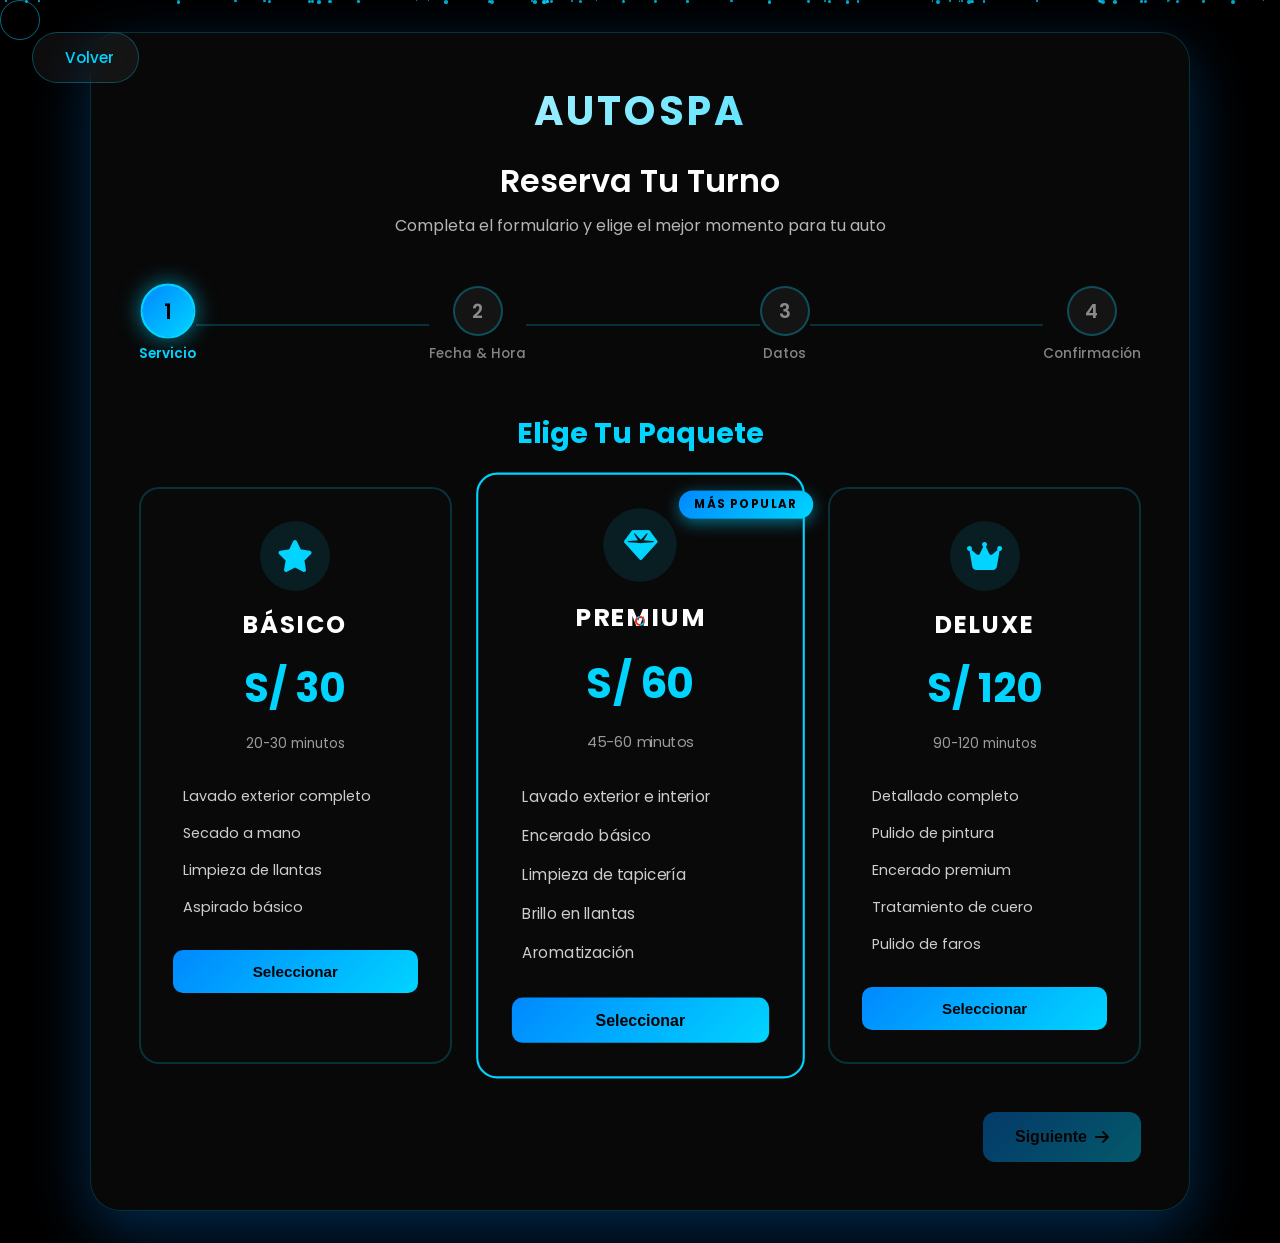
==== html/reserva.html @ 65c9d86f "Proyecto Terminado" ====
<!DOCTYPE html>
<html lang="es">
<head>
    <meta charset="UTF-8">
    <meta name="viewport" content="width=device-width, initial-scale=1.0">
    <link rel="stylesheet" href="https://cdnjs.cloudflare.com/ajax/libs/font-awesome/6.5.2/css/all.min.css">
    <link rel="stylesheet" href="../css/reserva.css">
    <title>Reserva Tu Turno - AutoSpa</title>
</head>
<body>
    <!-- Botón para volver -->
    <a href="carwash.html" class="back-button">
        <i class="retroceder"></i> Volver
    </a>

    <div class="reserva-container">
        <div class="reserva-header">
            <div class="logo">AUTOSPA</div>
            <h1>Reserva Tu Turno</h1>
            <p>Completa el formulario y elige el mejor momento para tu auto</p>
        </div>

        <div class="progress-bar">
            <div class="puntos_de_progreso active" data-step="1">
                <div class="circulo">1</div>
                <span class="puntos">Servicio</span>
            </div>
            <div class="linea_de_progreso"></div>
            <div class="puntos_de_progreso" data-step="2">
                <div class="circulo">2</div>
                <span class="puntos">Fecha & Hora</span>
            </div>
            <div class="linea_de_progreso"></div>
            <div class="puntos_de_progreso" data-step="3">
                <div class="circulo">3</div>
                <span class="puntos">Datos</span>
            </div>
            <div class="linea_de_progreso"></div>
            <div class="puntos_de_progreso" data-step="4">
                <div class="circulo">4</div>
                <span class="puntos">Confirmación</span>
            </div>
        </div>

        <form class="reserva-form" id="reservaForm">
            
            <!-- PASO 1: Selección de Servicio -->
            <div class="form-step active" data-step="1">
                <h2>Elige Tu Paquete</h2>
                
                <div class="paquetes-grid">
                    <div class="paquete-card" data-paquete="basico" data-precio="30">
                        <div class="paquete-icon">
                            <i class="fas fa-star"></i>
                        </div>
                        <h3>BÁSICO</h3>
                        <div class="paquete-precio">S/ 30</div>
                        <p class="paquete-tiempo">20-30 minutos</p>
                        <ul class="paquete-lista">
                            <li><i class="fas chek-lista"></i> Lavado exterior completo</li>
                            <li><i class="fas chek-lista"></i> Secado a mano</li>
                            <li><i class="fas chek-lista"></i> Limpieza de llantas</li>
                            <li><i class="fas chek-lista"></i> Aspirado básico</li>
                        </ul>
                        <button type="button" class="btn-seleccionar">Seleccionar</button>
                    </div>

                    <div class="paquete-card destacado" data-paquete="premium" data-precio="60">
                        <div class="popular">MÁS POPULAR</div>
                        <div class="paquete-icon">
                            <i class="fas fa-gem"></i>
                        </div>
                        <h3>PREMIUM</h3>
                        <div class="paquete-precio">S/ 60</div>
                        <p class="paquete-tiempo">45-60 minutos</p>
                        <ul class="paquete-lista">
                            <li><i class="fas chek-lista"></i> Lavado exterior e interior</li>
                            <li><i class="fas chek-lista"></i> Encerado básico</li>
                            <li><i class="fas chek-lista"></i> Limpieza de tapicería</li>
                            <li><i class="fas chek-lista"></i> Brillo en llantas</li>
                            <li><i class="fas chek-lista"></i> Aromatización</li>
                        </ul>
                        <button type="button" class="btn-seleccionar">Seleccionar</button>
                    </div>

                    <div class="paquete-card" data-paquete="deluxe" data-precio="120">
                        <div class="paquete-icon">
                            <i class="fas fa-crown"></i>
                        </div>
                        <h3>DELUXE</h3>
                        <div class="paquete-precio">S/ 120</div>
                        <p class="paquete-tiempo">90-120 minutos</p>
                        <ul class="paquete-lista">
                            <li><i class="fas chek-lista"></i> Detallado completo</li>
                            <li><i class="fas chek-lista"></i> Pulido de pintura</li>
                            <li><i class="fas chek-lista"></i> Encerado premium</li>
                            <li><i class="fas chek-lista"></i> Tratamiento de cuero</li>
                            <li><i class="fas chek-lista"></i> Pulido de faros</li>
                        </ul>
                        <button type="button" class="btn-seleccionar">Seleccionar</button>
                    </div>
                </div>
            </div>

            <!-- PASO 2: Fecha y Hora -->
            <div class="form-step" data-step="2">
                <h2>Selecciona Fecha y Hora</h2>
                
                <div class="datetime-grid">
                    <div class="form-group">
                        <label for="fecha">
                            <i class="fas fa-calendar-alt"></i> Fecha
                        </label>
                        <input type="date" id="fecha" name="fecha" required>
                    </div>

                    <div class="form-group">
                        <label>
                            <i class="fas fa-rapidez"></i> Hora Disponible
                        </label>
                        <div class="times">
                            <button type="button" class="time" data-time="08:00">08:00 AM</button>
                            <button type="button" class="time" data-time="09:00">09:00 AM</button>
                            <button type="button" class="time" data-time="10:00">10:00 AM</button>
                            <button type="button" class="time" data-time="11:00">11:00 AM</button>
                            <button type="button" class="time" data-time="12:00">12:00 PM</button>
                            <button type="button" class="time" data-time="13:00">01:00 PM</button>
                            <button type="button" class="time" data-time="14:00">02:00 PM</button>
                            <button type="button" class="time" data-time="15:00">03:00 PM</button>
                            <button type="button" class="time" data-time="16:00">04:00 PM</button>
                            <button type="button" class="time" data-time="17:00">05:00 PM</button>
                            <button type="button" class="time" data-time="18:00">06:00 PM</button>
                        </div>
                    </div>
                </div>
            </div>
            <div class="form-step" data-step="3">
                <h2>Tus Datos</h2>
                
                <div class="form-grid">
                    <div class="form-group">
                        <label for="nombre">
                            <i class="fas fa-user"></i> Nombre Completo
                        </label>
                        <input type="text" id="nombre" name="nombre" placeholder="Carlos Martinez" required>
                    </div>

                    <div class="form-group">
                        <label for="telefono">
                            <i class="fas fa-phone"></i> Teléfono
                        </label>
                        <input type="tel" id="telefono" name="telefono" placeholder="+51 999 999 999" required>
                    </div>

                    <div class="form-group">
                        <label for="email">
                            <i class="fas fa-envelope"></i> Correo Electrónico
                        </label>
                        <input type="email" id="email" name="email" placeholder="tu@email.com" required>
                    </div>

                    <div class="form-group">
                        <label for="vehiculo">
                            <i class="fas fa-car"></i> Tipo de Vehículo
                        </label>
                        <select id="vehiculo" name="vehiculo" required>
                            <option value="">Selecciona tu vehículo</option>
                            <option value="sedan">Sedán</option>
                            <option value="suv">SUV</option>
                            <option value="camioneta">Camioneta</option>
                            <option value="hatchback">Hatchback</option>
                            <option value="coupe">Coupé</option>
                            <option value="van">Van</option>
                        </select>
                    </div>

                    <div class="form-group full-width">
                        <label for="modelo">
                            <i class="fas fa-car-side"></i> Marca y Modelo
                        </label>
                        <input type="text" id="modelo" name="modelo" placeholder="Toyota Corolla 2020" required>
                    </div>

                    <div class="form-group full-width">
                        <label for="comentarios">
                            <i class="fas fa-comment"></i> Comentarios (Opcional)
                        </label>
                        <textarea id="comentarios" name="comentarios" rows="3" placeholder="Alguna observación especial..."></textarea>
                    </div>
                </div>
            </div>

            <div class="form-step" data-step="4">
                <h2>Confirma Tu Reserva</h2>
                
                <div class="resumen-reserva">
                    <div class="resumen-seccion">
                        <h3><i class="fas fa-box"></i> Paquete Seleccionado</h3>
                        <div class="resumen-item">
                            <span id="resumen-paquete">Premium</span>
                            <span id="resumen-precio" class="precio-resumen">S/ 60</span>
                        </div>
                    </div>

                    <div class="resumen-seccion">
                        <h3><i class="fas calendar"></i> Fecha y Hora</h3>
                        <div class="resumen-item">
                            <span id="resumen-fecha">15 de Enero, 2025</span>
                        </div>
                        <div class="resumen-item">
                            <span id="resumen-hora">10:00 AM</span>
                        </div>
                    </div>

                    <div class="resumen-seccion">
                        <h3><i class="fas fa-user-circle"></i> Datos del Cliente</h3>
                        <div class="resumen-item">
                            <strong>Nombre:</strong> <span id="resumen-nombre">Juan Pérez</span>
                        </div>
                        <div class="resumen-item">
                            <strong>Teléfono:</strong> <span id="resumen-telefono">+51 999 999 999</span>
                        </div>
                        <div class="resumen-item">
                            <strong>Email:</strong> <span id="resumen-email">juan@email.com</span>
                        </div>
                        <div class="resumen-item">
                            <strong>Vehículo:</strong> <span id="resumen-vehiculo">Toyota Corolla 2020</span>
                        </div>
                    </div>

                    <div class="total-seccion">
                        <div class="total-item">
                            <span>Total a Pagar:</span>
                            <span class="total-precio" id="total-precio">S/ 60</span>
                        </div>
                    </div>
                </div>

                <div class="politicas">
                    <label class="checkbox-container">
                        <input type="checkbox" id="acepto-politicas" required>
                        <span class="checkmark"></span>
                        <span class="checkbox-text">
                            Acepto los <a href="#" onclick="return false;">términos y condiciones</a> 
                            y la <a href="#" onclick="return false;">política de cancelación</a>
                        </span>
                    </label>
                </div>
            </div>

            <div class="form_navegacion">
                <button type="button" class="btn-nav btn-prev" id="btnPrev">
                    <i class="retroceder"></i> Anterior
                </button>
                <button type="button" class="btn-nav btn-next" id="btnNext">
                    Siguiente <i class="fas fa-arrow-right"></i>
                </button>
                <button type="submit" class="btn-nav btn-submit" id="btnSubmit" style="display: none;">
                    <i class="fas chek-lista"></i> Confirmar Reserva
                </button>
            </div>
        </form>

        <div class="modal-success" id="modalSuccess">
            <div class="modal-content">
                <div class="success-icon">
                    <i class="fas chek-lista-circle"></i>
                </div>
                <h2>¡Reserva Confirmada!</h2>
                <p>Tu reserva ha sido registrada exitosamente.</p>
                <p class="codigo-reserva">Código de reserva: <strong id="codigoReserva">RSV-00123</strong></p>
                <p class="info-confirmacion">Hemos enviado los detalles a tu correo electrónico.</p>
                <button type="button" class="btn-modal" onclick="window.location.href='carwash.html'">
                    Volver al Inicio
                </button>
            </div>
        </div>
    </div>

    <script src="../js/reserva.js"></script>
</body>
</html>
---- css/reserva.css ----
@import url('https://fonts.googleapis.com/css2?family=Poppins:wght@300;400;500;600;700;800;900&display=swap');

* {
  margin: 0;
  padding: 0;
  box-sizing: border-box;
}

body {
  font-family: 'Poppins', sans-serif;
  background: #000000;
  color: #ffffff;
  min-height: 100vh;
  display: flex;
  justify-content: center;
  align-items: center;
  padding: 2rem 1rem;
  overflow-x: hidden;
  position: relative;
}


/* particulas*/
.particles-bg {
  position: fixed;
  top: 0;
  left: 0;
  width: 100%;
  height: 100%;
  z-index: -1;
  pointer-events: none;
}

.particle {
  position: absolute;
  background: rgba(0, 212, 255, 0.8);
  border-radius: 50%;
  animation: float-particle linear infinite;
}

@keyframes float-particle {
  0% {
    transform: translateY(100vh) translateX(0);
    opacity: 0;
  }
  10% { opacity: 1; }
  90% { opacity: 1; }
  100% {
    transform: translateY(-100vh) translateX(100px);
    opacity: 0;
  }
}

/* boton volver*/
.back-button {
  position: fixed;
  top: 2rem;
  left: 2rem;
  padding: 0.8rem 1.5rem;
  background: rgba(255, 255, 255, 0.05);
  border: 1px solid rgba(0, 212, 255, 0.3);
  border-radius: 50px;
  color: #00d4ff;
  text-decoration: none;
  font-size: 0.95rem;
  font-weight: 500;
  display: flex;
  align-items: center;
  gap: 0.5rem;
  transition: all 0.3s ease;
  z-index: 100;
  backdrop-filter: blur(10px);
}

.back-button:hover {
  background: rgba(0, 212, 255, 0.2);
  border-color: #00d4ff;
  transform: translateX(-5px);
  box-shadow: 0 5px 20px rgba(0, 212, 255, 0.3);
}

/*Contenedor principal*/
.reserva-container {
  width: 100%;
  max-width: 1100px;
  background: rgba(10, 10, 10, 0.85);
  backdrop-filter: blur(25px);
  border-radius: 30px;
  border: 1px solid rgba(0, 212, 255, 0.2);
  box-shadow: 0 20px 60px rgba(0, 136, 255, 0.3);
  padding: 3rem;
  animation: slideUp 0.8s cubic-bezier(0.4, 0, 0.2, 1);
  position: relative;
  z-index: 10;
}

@keyframes slideUp {
  from {
    opacity: 0;
    transform: translateY(50px) scale(0.95);
  }
  to {
    opacity: 1;
    transform: translateY(0) scale(1);
  }
}

/*Header */
.reserva-header {
  text-align: center;
  margin-bottom: 3rem;
}

.logo {
  font-size: 2.5rem;
  font-weight: 700;
  letter-spacing: 0.2rem;
  background: linear-gradient(135deg, #ffffff, #00d4ff);
  -webkit-background-clip: text;
  -webkit-text-fill-color: transparent;
  background-clip: text;
  margin-bottom: 1rem;
  animation: glow-logo 3s ease-in-out infinite;
}

@keyframes glow-logo {
  0%, 100% { filter: drop-shadow(0 0 10px rgba(0, 212, 255, 0.3)); }
  50% { filter: drop-shadow(0 0 25px rgba(0, 212, 255, 0.6)); }
}

.reserva-header h1 {
  font-size: 2rem;
  font-weight: 600;
  margin-bottom: 0.5rem;
}

.reserva-header p {
  color: rgba(255, 255, 255, 0.7);
  font-size: 1rem;
}

/* progress-bar */
.progress-bar {
  display: flex;
  justify-content: space-between;
  align-items: center;
  margin-bottom: 3rem;
  position: relative;
}

.puntos_de_progreso {
  display: flex;
  flex-direction: column;
  align-items: center;
  gap: 0.5rem;
  position: relative;
  z-index: 2;
}

.circulo {
  width: 50px;
  height: 50px;
  border-radius: 50%;
  background: rgba(255, 255, 255, 0.05);
  border: 2px solid rgba(0, 212, 255, 0.3);
  display: flex;
  align-items: center;
  justify-content: center;
  font-weight: 600;
  font-size: 1.2rem;
  color: rgba(255, 255, 255, 0.5);
  transition: all 0.4s ease;
}

.puntos_de_progreso.active .circulo {
  background: linear-gradient(135deg, #0088ff, #00d4ff);
  border-color: #00d4ff;
  color: #000;
  box-shadow: 0 0 20px rgba(0, 212, 255, 0.6);
  transform: scale(1.1);
}

.puntos_de_progreso.completed .circulo {
  background: rgba(0, 212, 255, 0.3);
  border-color: #00d4ff;
  color: #00d4ff;
}

.puntos_de_progreso.completed .circulo::before {
  content: '✓';
  font-size: 1.5rem;
}

.puntos {
  font-size: 0.85rem;
  color: rgba(255, 255, 255, 0.5);
  font-weight: 500;
  transition: color 0.3s ease;
}

.puntos_de_progreso.active .puntos {
  color: #00d4ff;
  font-weight: 600;
}

.linea_de_progreso {
  flex: 1;
  height: 2px;
  background: rgba(0, 212, 255, 0.2);
  position: relative;
  z-index: 1;
}

.linea_de_progreso.active {
  background: linear-gradient(90deg, #0088ff, #00d4ff);
}

/* Formulario de reserva */
.reserva-form {
  position: relative;
  min-height: 500px;
}

.form-step {
  display: none;
  animation: fadeIn 0.5s ease;
}

.form-step.active {
  display: block;
}

@keyframes fadeIn {
  from {
    opacity: 0;
    transform: translateX(20px);
  }
  to {
    opacity: 1;
    transform: translateX(0);
  }
}

.form-step h2 {
  font-size: 1.8rem;
  margin-bottom: 2rem;
  text-align: center;
  color: #00d4ff;
}

/* Paquetes */
.paquetes-grid {
  display: grid;
  grid-template-columns: repeat(3, 1fr);
  gap: 2rem;
  margin-bottom: 2rem;
}

.paquete-card {
  background: rgba(10, 10, 10, 0.6);
  border: 2px solid rgba(0, 212, 255, 0.2);
  border-radius: 20px;
  padding: 2rem;
  text-align: center;
  cursor: pointer;
  transition: all 0.4s cubic-bezier(0.4, 0, 0.2, 1);
  position: relative;
}

.paquete-card:hover {
  transform: translateY(-10px) scale(1.02);
  border-color: #00d4ff;
  box-shadow: 0 20px 50px rgba(0, 212, 255, 0.4);
}

.paquete-card.selected {
  border-color: #00d4ff;
  background: rgba(0, 136, 255, 0.15);
  box-shadow: 0 0 30px rgba(0, 212, 255, 0.5);
}

.paquete-card.destacado {
  border-color: #00d4ff;
  transform: scale(1.05);
}

.popular {
  position: absolute;
  top: 15px;
  right: -10px;
  background: linear-gradient(135deg, #0088ff, #00d4ff);
  color: #000;
  padding: 5px 15px;
  border-radius: 20px;
  font-size: 0.7rem;
  font-weight: 700;
  letter-spacing: 1px;
  box-shadow: 0 4px 15px rgba(0, 212, 255, 0.5);
}

.paquete-icon {
  width: 70px;
  height: 70px;
  margin: 0 auto 1rem;
  display: flex;
  align-items: center;
  justify-content: center;
  background: rgba(0, 212, 255, 0.1);
  border-radius: 50%;
  font-size: 2rem;
  color: #00d4ff;
}

.paquete-card h3 {
  font-size: 1.5rem;
  margin-bottom: 0.5rem;
  letter-spacing: 2px;
}

.paquete-precio {
  font-size: 2.5rem;
  font-weight: 700;
  color: #00d4ff;
  margin: 1rem 0;
}

.paquete-tiempo {
  color: rgba(255, 255, 255, 0.6);
  font-size: 0.85rem;
  margin-bottom: 1.5rem;
}

.paquete-lista {
  list-style: none;
  text-align: left;
  margin-bottom: 1.5rem;
}

.paquete-lista li {
  padding: 0.5rem 0;
  color: rgba(255, 255, 255, 0.8);
  font-size: 0.9rem;
  display: flex;
  align-items: center;
  gap: 10px;
}

.paquete-lista i {
  color: #00d4ff;
  font-size: 0.8rem;
}

.btn-seleccionar {
  width: 100%;
  padding: 0.8rem;
  background: linear-gradient(135deg, #0088ff, #00d4ff);
  border: none;
  border-radius: 10px;
  color: #000;
  font-weight: 600;
  font-size: 0.95rem;
  cursor: pointer;
  transition: all 0.3s ease;
}

.btn-seleccionar:hover {
  transform: translateY(-3px);
  box-shadow: 0 10px 25px rgba(0, 212, 255, 0.5);
}

/* Fecha y hora */
.datetime-grid {
  display: grid;
  gap: 2rem;
}

.form-group {
  display: flex;
  flex-direction: column;
  gap: 0.7rem;
}

.form-group.full-width {
  grid-column: 1 / -1;
}

.form-group label {
  font-size: 0.95rem;
  font-weight: 500;
  color: rgba(255, 255, 255, 0.9);
  display: flex;
  align-items: center;
  gap: 0.5rem;
}

.form-group label i {
  color: #00d4ff;
}

.form-group input,
.form-group select,
.form-group textarea {
  padding: 1rem;
  background: rgba(255, 255, 255, 0.05);
  border: 1px solid rgba(0, 212, 255, 0.2);
  border-radius: 12px;
  color: #ffffff;
  font-size: 0.95rem;
  font-family: 'Poppins', sans-serif;
  transition: all 0.3s ease;
}

.form-group input:focus,
.form-group select:focus,
.form-group textarea:focus {
  outline: none;
  border-color: #00d4ff;
  background: rgba(0, 136, 255, 0.1);
  box-shadow: 0 0 20px rgba(0, 212, 255, 0.3);
}

.times {
  display: grid;
  grid-template-columns: repeat(auto-fill, minmax(120px, 1fr));
  gap: 1rem;
}

.time {
  padding: 1rem;
  background: rgba(255, 255, 255, 0.05);
  border: 2px solid rgba(0, 212, 255, 0.2);
  border-radius: 10px;
  color: rgba(255, 255, 255, 0.8);
  font-weight: 500;
  cursor: pointer;
  transition: all 0.3s ease;
}

.time:hover {
  border-color: #00d4ff;
  background: rgba(0, 212, 255, 0.1);
  transform: translateY(-3px);
}

.time.selected {
  background: linear-gradient(135deg, #0088ff, #00d4ff);
  border-color: #00d4ff;
  color: #000;
  box-shadow: 0 5px 20px rgba(0, 212, 255, 0.4);
}

.time.disabled {
  opacity: 0.3;
  cursor: not-allowed;
  pointer-events: none;
}

/* Datos del cliente */
.form-grid {
  display: grid;
  grid-template-columns: repeat(2, 1fr);
  gap: 1.5rem;
}

/* Confirmación */
.resumen-reserva {
  background: rgba(0, 136, 255, 0.05);
  border: 1px solid rgba(0, 212, 255, 0.2);
  border-radius: 20px;
  padding: 2rem;
  margin-bottom: 2rem;
}

.resumen-seccion {
  margin-bottom: 2rem;
  padding-bottom: 1.5rem;
  border-bottom: 1px solid rgba(0, 212, 255, 0.2);
}

.resumen-seccion:last-of-type {
  border-bottom: none;
  margin-bottom: 0;
}

.resumen-seccion h3 {
  font-size: 1.2rem;
  color: #00d4ff;
  margin-bottom: 1rem;
  display: flex;
  align-items: center;
  gap: 0.5rem;
}

.resumen-item {
  display: flex;
  justify-content: space-between;
  align-items: center;
  padding: 0.5rem 0;
  color: rgba(255, 255, 255, 0.8);
}

.precio-resumen {
  font-size: 1.5rem;
  font-weight: 700;
  color: #00d4ff;
}

.total-seccion {
  background: rgba(0, 212, 255, 0.1);
  padding: 1.5rem;
  border-radius: 15px;
  margin-top: 1.5rem;
}

.total-item {
  display: flex;
  justify-content: space-between;
  align-items: center;
}

.total-item span:first-child {
  font-size: 1.2rem;
  font-weight: 600;
}

.total-precio {
  font-size: 2.5rem;
  font-weight: 700;
  color: #00d4ff;
}

/* Políticas */
.politicas {
  margin: 2rem 0;
}

.checkbox-container {
  display: flex;
  align-items: flex-start;
  gap: 1rem;
  cursor: pointer;
  position: relative;
}

.checkbox-container input[type="checkbox"] {
  width: 20px;
  height: 20px;
  cursor: pointer;
  accent-color: #00d4ff;
}

.checkbox-text {
  color: rgba(255, 255, 255, 0.8);
  font-size: 0.9rem;
  line-height: 1.6;
}

.checkbox-text a {
  color: #00d4ff;
  text-decoration: none;
}

.checkbox-text a:hover {
  text-decoration: underline;
}

/* Navegación */
.form_navegacion {
  display: flex;
  justify-content: space-between;
  gap: 1rem;
  margin-top: 3rem;
}

.btn-nav {
  padding: 1rem 2rem;
  border: none;
  border-radius: 12px;
  font-size: 1rem;
  font-weight: 600;
  cursor: pointer;
  transition: all 0.3s ease;
  display: flex;
  align-items: center;
  gap: 0.5rem;
}

.btn-prev {
  background: rgba(255, 255, 255, 0.05);
  border: 2px solid rgba(0, 212, 255, 0.3);
  color: #00d4ff;
}

.btn-prev:hover {
  background: rgba(0, 212, 255, 0.2);
  transform: translateX(-5px);
}

.btn-next,
.btn-submit {
  background: linear-gradient(135deg, #0088ff, #00d4ff);
  color: #000;
  margin-left: auto;
}

.btn-next:hover,
.btn-submit:hover {
  transform: translateY(-3px);
  box-shadow: 0 10px 30px rgba(0, 212, 255, 0.5);
}

.btn-nav:disabled {
  opacity: 0.4;
  cursor: not-allowed;
  pointer-events: none;
}

/* Modal de exito */
.modal-success {
  display: none;
  position: fixed;
  top: 0;
  left: 0;
  width: 100%;
  height: 100%;
  background: rgba(0, 0, 0, 0.9);
  backdrop-filter: blur(10px);
  z-index: 1000;
  justify-content: center;
  align-items: center;
}

.modal-success.show {
  display: flex;
  animation: fadeIn 0.3s ease;
}

.modal-content {
  background: rgba(10, 10, 10, 0.95);
  border: 2px solid #00d4ff;
  border-radius: 25px;
  padding: 3rem;
  max-width: 500px;
  text-align: center;
  box-shadow: 0 20px 60px rgba(0, 212, 255, 0.5);
  animation: scaleUp 0.5s cubic-bezier(0.4, 0, 0.2, 1);
}

@keyframes scaleUp {
  from {
    transform: scale(0.8);
    opacity: 0;
  }
  to {
    transform: scale(1);
    opacity: 1;
  }
}

.success-icon {
  width: 100px;
  height: 100px;
  margin: 0 auto 2rem;
  display: flex;
  align-items: center;
  justify-content: center;
  background: rgba(0, 212, 255, 0.2);
  border-radius: 50%;
  animation: pulse-success 2s ease-in-out infinite;
}

.success-icon i {
  font-size: 4rem;
  color: #00d4ff;
}

@keyframes pulse-success {
  0%, 100% {
    transform: scale(1);
    box-shadow: 0 0 0 0 rgba(0, 212, 255, 0.7);
  }
  50% {
    transform: scale(1.05);
    box-shadow: 0 0 0 20px rgba(0, 212, 255, 0);
  }
}

.modal-content h2 {
  font-size: 2rem;
  margin-bottom: 1rem;
  color: #00d4ff;
}

.modal-content p {
  color: rgba(255, 255, 255, 0.8);
  margin-bottom: 1rem;
  line-height: 1.6;
}

.codigo-reserva {
  background: rgba(0, 212, 255, 0.1);
  padding: 1rem;
  border-radius: 10px;
  margin: 1.5rem 0;
}

.codigo-reserva strong {
  color: #00d4ff;
  font-size: 1.2rem;
}

.btn-modal {
  margin-top: 2rem;
  padding: 1rem 2.5rem;
  background: linear-gradient(135deg, #0088ff, #00d4ff);
  border: none;
  border-radius: 12px;
  color: #000;
  font-size: 1rem;
  font-weight: 600;
  cursor: pointer;
  transition: all 0.3s ease;
}

.btn-modal:hover {
  transform: translateY(-3px);
  box-shadow: 0 10px 30px rgba(0, 212, 255, 0.6);
}
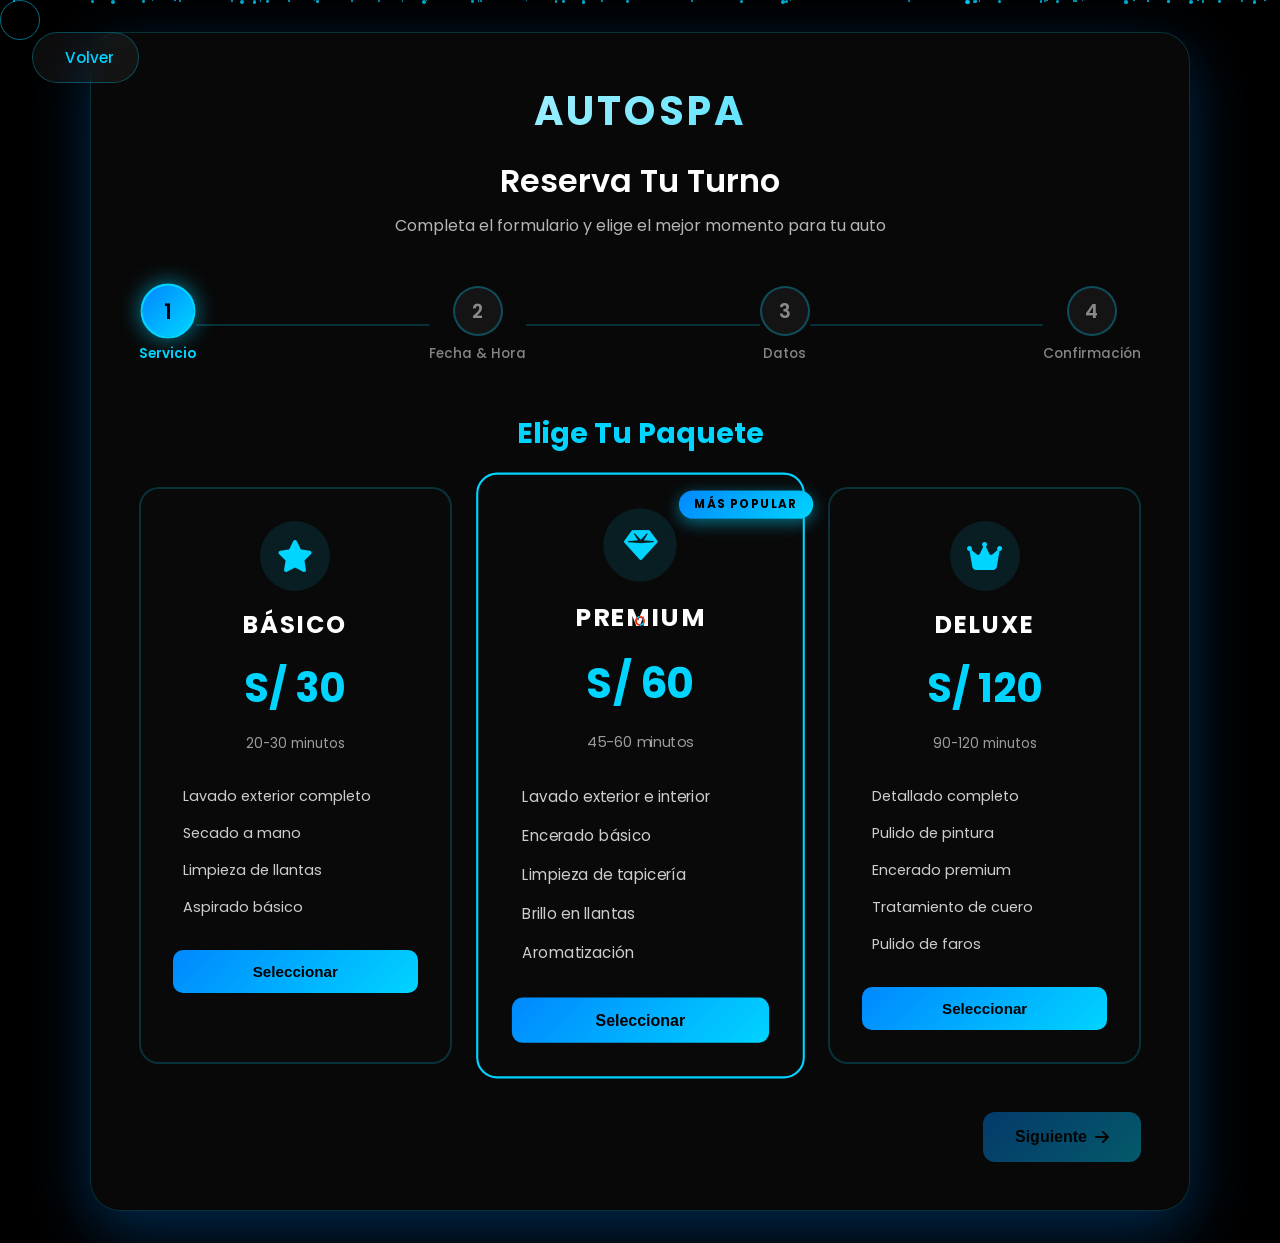
==== commit 6625a126: "Mejoras" ====
--- a/html/reserva.html
+++ b/html/reserva.html
@@ -44,7 +44,6 @@
 
         <form class="reserva-form" id="reservaForm">
             
-            <!-- PASO 1: Selección de Servicio -->
             <div class="form-step active" data-step="1">
                 <h2>Elige Tu Paquete</h2>
                 
@@ -101,8 +100,6 @@
                     </div>
                 </div>
             </div>
-
-            <!-- PASO 2: Fecha y Hora -->
             <div class="form-step" data-step="2">
                 <h2>Selecciona Fecha y Hora</h2>
                 
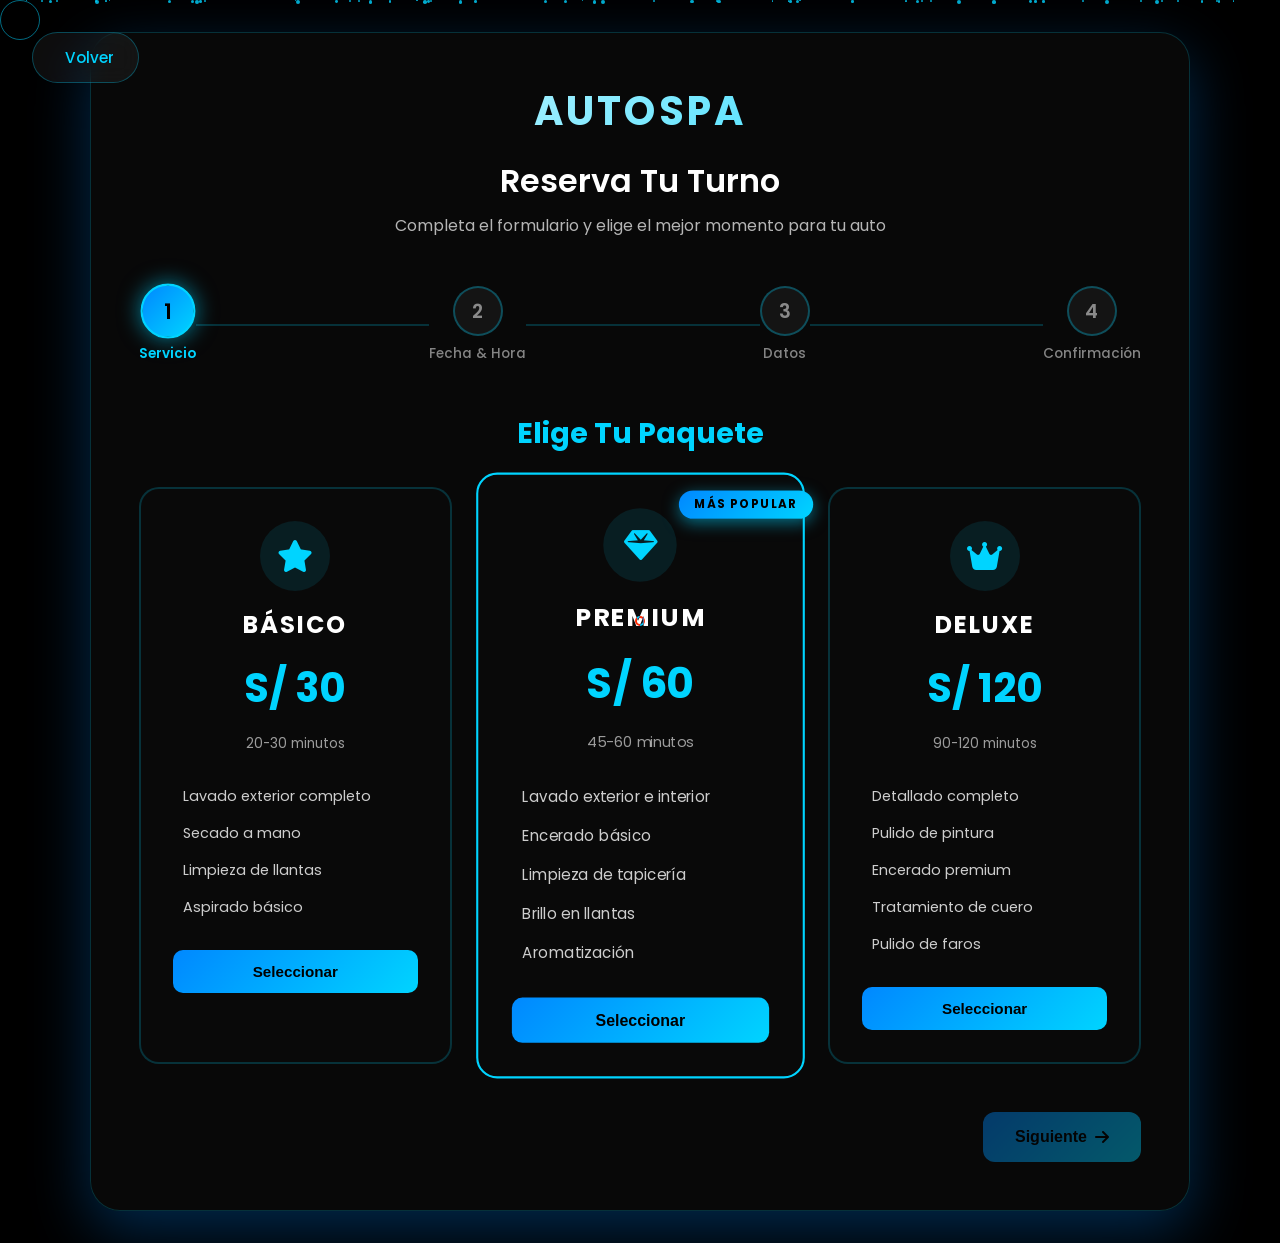
==== commit 685e4208: "mejoras" ====
--- a/html/reserva.html
+++ b/html/reserva.html
@@ -8,8 +8,7 @@
     <title>Reserva Tu Turno - AutoSpa</title>
 </head>
 <body>
-    <!-- Botón para volver -->
-    <a href="carwash.html" class="back-button">
+    <a href="../index.html" class="back-button">
         <i class="retroceder"></i> Volver
     </a>
 
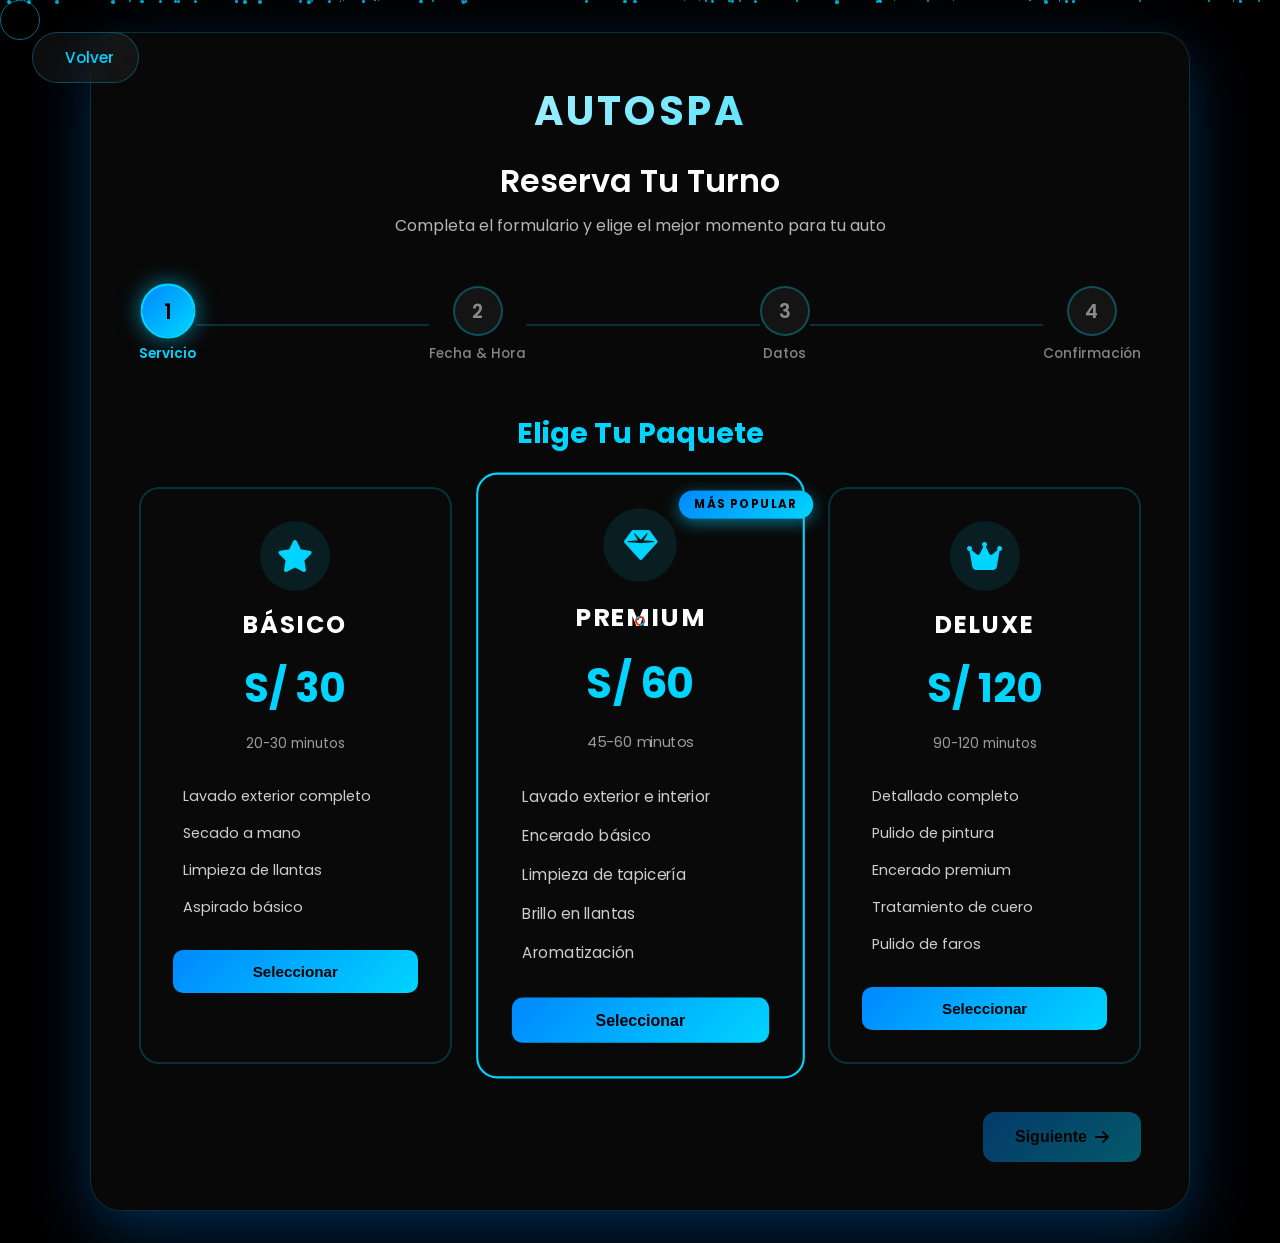
==== commit 88eaa2f9: "mejoras" ====
--- a/html/reserva.html
+++ b/html/reserva.html
@@ -266,7 +266,7 @@
                 <p>Tu reserva ha sido registrada exitosamente.</p>
                 <p class="codigo-reserva">Código de reserva: <strong id="codigoReserva">RSV-00123</strong></p>
                 <p class="info-confirmacion">Hemos enviado los detalles a tu correo electrónico.</p>
-                <button type="button" class="btn-modal" onclick="window.location.href='carwash.html'">
+                <button type="button" class="btn-modal" onclick="window.location.href='../index.html'">
                     Volver al Inicio
                 </button>
             </div>
